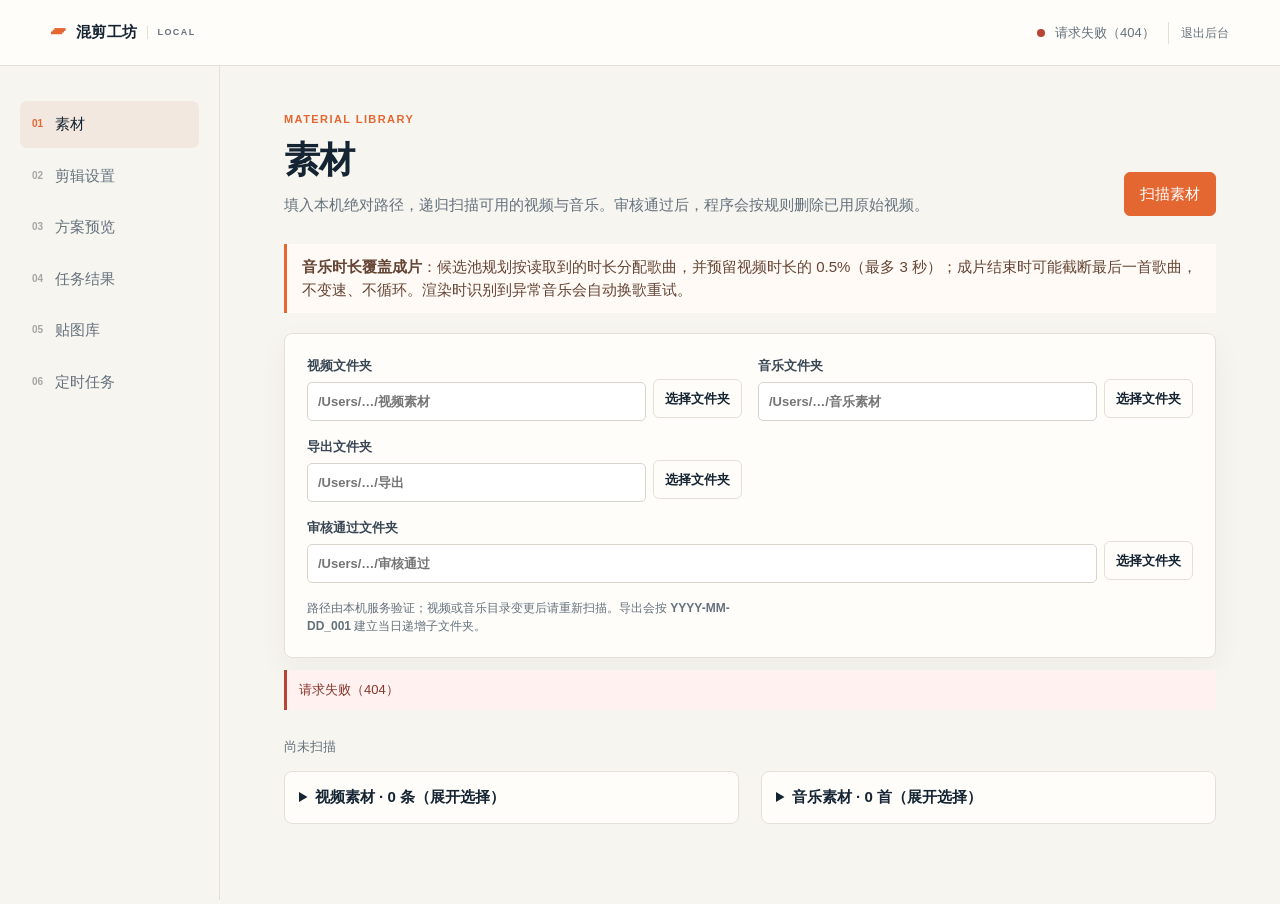
==== windows/src_pkg/mixcut-studio-main/static/index.html @ 3ce5d978 "Release v1.5.5 with optional ordered track title sidecars" ====
<!doctype html>
<html lang="zh-CN">
<head>
  <meta charset="utf-8">
  <meta name="viewport" content="width=device-width,initial-scale=1">
  <title>混剪工坊 · 本地批量混剪</title>
  <link rel="stylesheet" href="/static/style.css">
  <style>[hidden]{display:none!important}.top-actions{display:flex;align-items:center;gap:13px}.quiet-button{border:0;border-left:1px solid #e4e0d8;border-radius:0;padding:2px 0 2px 12px;background:transparent;color:#64717d;font-size:12px}.quiet-button:hover{color:#b64536}.path-control{display:flex;gap:7px;align-items:center}.path-control input{min-width:0;flex:1}.path-control .button{flex:0 0 auto;white-space:nowrap;padding:9px 11px}.keyframe-gallery{grid-column:2/-1;margin-top:8px;border-top:1px solid #eeeae3;padding-top:10px}.keyframe-gallery h5{font-size:12px;margin:0 0 8px;color:#394754}.keyframe-grid{display:grid;grid-template-columns:repeat(auto-fill,minmax(92px,1fr));gap:7px}.keyframe{border:0;padding:0;background:#e8e3da;border-radius:4px;overflow:hidden;position:relative;aspect-ratio:16/9}.keyframe img{width:100%;height:100%;object-fit:cover;display:block}.keyframe time{position:absolute;right:3px;bottom:3px;background:#152433d9;color:white;font-size:10px;padding:1px 3px;border-radius:2px}.keyframe:focus{outline:2px solid #e46732;outline-offset:2px}.keyframe-more{margin-top:9px;font-size:12px}.keyframe-overlay{position:fixed;z-index:20;pointer-events:none;width:min(460px,55vw);background:#152433;padding:5px;border-radius:5px;box-shadow:0 12px 30px #0004}.keyframe-overlay img{display:block;width:100%;max-height:58vh;object-fit:contain}.keyframe-overlay span{display:block;color:white;font-size:12px;padding:4px 2px 1px}@media(max-width:520px){.keyframe-grid{grid-template-columns:repeat(3,1fr)}.keyframe-overlay{width:80vw}}</style>
  <style>.keyframe-overlay img{aspect-ratio:16/9}.task-review-setting{margin-bottom:18px}.review-action{grid-column:2/-1;margin-top:4px}.review-action .button{margin-top:6px}.review-action.review-approved{color:#347461;font-weight:650}.review-error{color:#b64536;margin-top:4px}.sticker-editor{display:grid;grid-template-columns:minmax(280px,1fr) minmax(250px,1fr);gap:20px}.sticker-stage{position:relative;aspect-ratio:16/9;background:repeating-conic-gradient(#eee 0 25%,#ddd 0 50%) 0/20px 20px;overflow:hidden}.sticker-stage img{position:absolute;cursor:move;max-width:100%}.layer-list{display:grid;gap:8px;margin:12px 0}.layer-row{display:grid;grid-template-columns:1fr 1fr 1fr 1fr auto;gap:6px;font-size:11px}.layer-row input,.layer-row select{font-size:12px;padding:5px}.sticker-thumb{width:70px;height:70px;object-fit:contain;background:#eee;margin-right:8px;vertical-align:middle}@media(max-width:700px){.sticker-editor{grid-template-columns:1fr}.layer-row{grid-template-columns:1fr 1fr}}</style>
  <style>.item-controls{grid-column:2/-1;display:flex;align-items:center;gap:8px;flex-wrap:wrap;margin:4px 0 8px}.item-controls .button{width:auto;min-width:88px;padding:7px 12px;line-height:1.25;white-space:nowrap}.item-controls .button:last-child{color:var(--danger);border-color:#d9aaa3;background:#fff9f7}.item-controls .button:last-child:hover{color:#fff;background:var(--danger);border-color:var(--danger)}@media(max-width:520px){.item-controls{grid-column:1/-1;padding-left:42px}.item-controls .button{min-width:0}}</style>
</head>
<body>
  <div class="app-shell">
    <header class="topbar">
      <a class="brand" href="#assets" aria-label="混剪工坊首页"><span class="brand-mark">▰</span><span>混剪工坊</span><small>LOCAL</small></a>
      <div class="top-actions"><div id="server-state" class="server-state" aria-live="polite"><i></i>正在连接本地服务</div><button id="shutdown-btn" class="quiet-button" title="停止本地后台服务">退出后台</button></div>
    </header>
    <div class="layout">
      <nav class="nav" aria-label="主导航">
        <a href="#assets" data-view="assets"><b>01</b> 素材</a>
        <a href="#settings" data-view="settings"><b>02</b> 剪辑设置</a>
        <a href="#plan" data-view="plan"><b>03</b> 方案预览</a>
        <a href="#tasks" data-view="tasks"><b>04</b> 任务结果</a>
        <a href="#stickers" data-view="stickers"><b>05</b> 贴图库</a>
        <a href="#schedules" data-view="schedules"><b>06</b> 定时任务</a>
      </nav>
      <main>
        <section id="assets" class="view">
          <div class="page-heading"><div><p class="eyebrow">MATERIAL LIBRARY</p><h1>素材</h1><p>填入本机绝对路径，递归扫描可用的视频与音乐。审核通过后，程序会按规则删除已用原始视频。</p></div><button id="scan-btn" class="button primary">扫描素材</button></div>
          <div class="notice"><strong>音乐时长覆盖成片</strong>：候选池规划按读取到的时长分配歌曲，并预留视频时长的 0.5%（最多 3 秒）；成片结束时可能截断最后一首歌曲，不变速、不循环。渲染时识别到异常音乐会自动换歌重试。</div>
          <p id="scan-progress" class="field-help" role="status" aria-live="polite"></p>
          <form id="paths-form" class="panel paths-grid">
            <label>视频文件夹<span class="path-control"><input id="video-dir" name="video_dir" required placeholder="/Users/…/视频素材"><button class="button folder-picker" data-kind="video" type="button">选择文件夹</button></span></label>
            <label>音乐文件夹<span class="path-control"><input id="music-dir" name="music_dir" required placeholder="/Users/…/音乐素材"><button class="button folder-picker" data-kind="music" type="button">选择文件夹</button></span></label>
            <label>导出文件夹<span class="path-control"><input id="output-dir" name="output_dir" required placeholder="/Users/…/导出"><button class="button folder-picker" data-kind="output" type="button">选择文件夹</button></span></label>
            <label>审核通过文件夹<span class="path-control"><input id="review-dir" name="review_dir" placeholder="/Users/…/审核通过"><button class="button folder-picker" data-kind="review" type="button">选择文件夹</button></span></label>
            <p class="field-help">路径由本机服务验证；视频或音乐目录变更后请重新扫描。导出会按 <strong>YYYY-MM-DD_001</strong> 建立当日递增子文件夹。</p>
          </form>
          <div id="scan-errors" class="error-list" hidden></div>
          <div class="asset-summary" id="asset-summary"><span>尚未扫描</span></div>
          <div class="library-grid">
            <section class="library"><details><summary>视频素材 · <span id="video-count">0 条</span>（展开选择）</summary><div id="video-assets" class="asset-list empty">扫描后在这里显示视频、缩略图和分组。</div></details></section>
            <section class="library"><details><summary>音乐素材 · <span id="music-count">0 首</span>（展开选择）</summary><div id="music-assets" class="asset-list empty">扫描后在这里试听和选择歌曲。</div></details></section>
          </div>
        </section>

        <section id="settings" class="view" hidden>
          <div class="page-heading"><div><p class="eyebrow">EDITING RULES</p><h1>剪辑设置</h1><p>先选择素材和规则，再生成一批可复现的方案。</p></div><button id="plan-btn" class="button primary">生成方案</button></div>
          <form id="config-form" class="settings-grid" novalidate>
            <section class="panel span-2"><div class="section-title"><h2>导出规格</h2></div><div class="form-grid"><label>分辨率<select name="resolution"><option value="1280x720">1280 × 720（默认）</option><option value="1920x1080">1920 × 1080</option></select></label><label>帧率<select name="fps"><option value="30">30 fps</option><option value="60">60 fps</option></select></label><label>视频码率（Mbps；0 为自动）<input name="video_bitrate_mbps" type="number" min="0" max="50" step="0.5" value="0"></label><label>同时并行剪辑数量<select name="parallel_tasks"><option value="1">1（默认）</option><option value="2">2</option><option value="3">3</option><option value="4">4</option></select></label><label>编码方式<select name="hardware"><option value="auto">自动硬件加速（推荐）</option><option value="software_fast">软件极速（文件较大）</option><option value="software">软件高质量（较慢）</option></select></label><label>原音音量<input name="original_volume" type="number" min="0" max="1" step=".05" value="0"></label><label>无缝音乐衔接<select name="nonstop_music"><option value="true">开启（去首尾静音＋短过渡）</option><option value="false">关闭</option></select></label><label>音乐音量<input name="music_volume" type="number" min="0" max="1" step=".05" value="1"></label></div><p class="field-help">视频码率设为 0 时沿用自动编码设置；设置固定码率可控制输出大小。720p/30fps 通常最快。并行数量为同时执行的任务上限，旧方案默认 1；暂停后等待所有执行中的任务完成。</p></section>
            <section class="panel span-2"><div class="section-title"><h2>画面组织</h2></div>
              <div class="choice-row"><label class="choice"><input type="radio" name="mode" value="single" checked><span><strong>单源连续截取</strong><small>每条只从一个视频中连续截取</small></span></label><label class="choice"><input type="radio" name="mode" value="multi"><span><strong>多源片段拼接</strong><small>至少两个来源，按原顺序拼接</small></span></label></div>
              <div class="form-grid"><label>生成数量<input name="count" type="number" min="1" value="3"></label><label>期望最短时长（秒）<input name="min_duration" type="number" min="1" value="30"></label><label>期望最长时长（秒）<input name="max_duration" type="number" min="1" value="450"></label><label>随机种子（留空每批随机）<input name="seed" type="number" placeholder="自动生成"></label></div>
              <div class="form-grid"><label>源视频时长必须大于（分钟）<input name="min_source_duration_minutes" type="number" min="0" step="0.1" value="0" aria-describedby="source-duration-help"></label></div>
              <p id="source-duration-help" class="field-help">0 表示不限制；例如填 5，只使用超过 5 分钟的原始视频，正好 5 分钟也会排除。此项筛选源文件，不是设置成片或截取片段的长度；手动生成和定时任务均生效。</p>
              <div class="form-grid mode-multi" hidden><label>单段最短（秒）<input name="segment_min" type="number" min="1" value="30"></label><label>单段最长（秒）<input name="segment_max" type="number" min="1" value="120"></label><label>组内拼接<select name="within_group"><option value="false">允许跨组</option><option value="true">仅同组内</option></select></label></div>
              <div class="form-grid mode-single"><label>起点最小间隔（秒）<input name="start_gap" type="number" min="0" value="30"></label><label class="switch-label"><input name="allow_overlap" type="checkbox" checked><span>无空闲视频区间时允许下一轮复用</span></label></div>
            </section>
            <section class="panel span-2"><div class="section-title"><h2>歌曲分配规则</h2></div>
              <div class="choice-row"><label class="choice"><input type="radio" name="music_mode" value="folder"><span><strong>单文件夹音乐</strong><small>每条只用一个子文件夹，随机排列并循环补足时长</small></span></label><label class="choice"><input type="radio" name="music_mode" value="fixed"><span><strong>固定歌曲集合</strong><small>每条都用所选歌曲，只改变顺序</small></span></label><label class="choice"><input type="radio" name="music_mode" value="pool" checked><span><strong>全路径音乐随机</strong><small>每条选不同子集，再改变顺序</small></span></label></div>
              <p id="folder-mode-help" class="field-help" hidden>整组优先使用不同子文件夹，用完后再随机轮转。包括子文件夹内的全部有效音频及更深层目录；根目录直接放置的歌曲不参与。此模式不限制歌曲首数。</p>
              <div class="form-grid pool-settings"><label>每条最少歌曲数<input name="min_songs" type="number" min="1" value="3"></label><label>每条最多歌曲数<input name="max_songs" type="number" min="1" value="20"></label></div>
              <p class="field-help">整批优先分配未用歌曲；需要覆盖成片时长才进入下一轮。选定歌曲后再随机播放顺序，任意歌曲都可排第一。</p>
            </section>
            <section class="panel span-2"><label class="track-title-option"><input type="checkbox" name="include_track_titles">附带曲目曲名</label><p class="field-help">在成片同名的原曲路径文档中，按实际播放顺序增加编号曲目表。可在方案或任务中单独调整。</p></section>
            <section class="panel span-2"><div class="section-title"><h2>参与素材</h2></div><p id="selection-summary" class="field-help">扫描后默认使用全部视频和音乐。需要排除文件或设置分组时，在“素材”页展开对应列表。</p><label>贴图模板<select id="generation-sticker-template" name="sticker_template_id"><option value="">不添加贴图</option></select></label></section>
          </form>
        </section>

        <section id="plan" class="view" hidden>
          <div class="page-heading"><div><p class="eyebrow">BATCH BLUEPRINT</p><h1>方案预览</h1><p id="plan-subtitle">生成方案后，逐条核对歌曲顺序和视频区间。</p></div><div class="button-row"><button id="select-all-plan" class="button">全选当前方案</button><button id="delete-selected-plan" class="button">删除选中任务</button><button id="track-titles-enable-plan" class="button" disabled>选中任务附带曲名</button><button id="track-titles-disable-plan" class="button" disabled>取消选中任务曲名</button><button id="manifest-btn" class="button" disabled>下载清单</button><button id="start-btn" class="button primary" disabled>确认并开始渲染</button></div></div>
          <div id="plan-message" class="notice">尚未生成方案。</div><div id="plan-stats" class="stats"></div><div id="plan-warnings" class="warning-list"></div><div id="plan-items" class="plan-list"></div>
        </section>

        <section id="tasks" class="view" hidden>
          <div class="page-heading"><div><p class="eyebrow">RENDER QUEUE</p><h1>任务与结果</h1><p>一条视频就是一条任务。删除任务会清理缩略图，保留未审核的成品和素材。</p></div><div class="button-row"><button id="pause-all" class="button">暂停全部</button><button id="start-all" class="button">开始全部</button><button id="stop-all" class="button">终止全部</button><button id="approve-all-visible" class="button primary">一键审核</button><button id="select-all-tasks" class="button">全选任务</button><button id="delete-selected-tasks" class="button">删除选中任务</button><button id="track-titles-enable-tasks" class="button" disabled>选中任务附带曲名</button><button id="track-titles-disable-tasks" class="button" disabled>取消选中任务曲名</button><button id="clear-all" class="button">清空任务记录</button><button id="retry-failed" class="button">重试失败任务</button><button id="refresh-tasks" class="button">刷新状态</button></div></div>
          <div class="panel task-review-setting"><label>审核通过文件夹<span class="path-control"><input id="task-review-dir" placeholder="选择审核文件夹"><button class="button folder-picker" data-kind="review" type="button">选择文件夹</button></span></label><p class="field-help">通过审核后先校验归档副本，再删除制作目录成片；原始录屏在所有引用任务审核或移除后删除。失败时可重试清理。</p></div>
          <div class="notice"><span id="cache-usage">剪辑缓存：正在读取…</span> <button id="clear-cache" class="button">一键清除缓存</button><p class="field-help">统计视频转换缓存、任务临时文件及预览图片。正在使用的缓存暂时保留；清除后需要时会重新生成。</p></div>
          <div id="task-summary" class="stats"><div class="stat"><b>—</b><span>等待批次</span></div></div><div id="batches" class="batch-list empty">尚无任务。先生成方案并确认开始渲染。</div>
        </section>
        <section id="stickers" class="view" hidden>
          <div class="page-heading"><div><p class="eyebrow">STICKER LIBRARY</p><h1>贴图库</h1><p>默认不添加贴图；保存模板后可在剪辑设置中明确选择。</p></div><label class="button">导入贴图<input id="sticker-upload" type="file" accept="image/png,image/jpeg,image/webp,image/gif" multiple hidden></label></div>
          <div class="settings-grid"><section class="panel"><div class="section-title"><h2>贴图素材</h2></div><div id="sticker-assets" class="picker empty">正在读取贴图库…</div></section><section class="panel"><div class="section-title"><h2>模板</h2><button id="new-template" class="button">新建模板</button></div><div id="sticker-templates" class="picker empty">尚无模板</div></section><section class="panel span-2"><div class="section-title"><h2>模板编辑器</h2><button id="save-template" class="button primary">保存模板</button></div><div class="sticker-editor"><div><label>参考画面<select id="sticker-background"><option value="">空白画布（16:9）</option></select></label><p class="field-help">拖动贴图定位；位置按比例保存，超出边界会自动缩小。</p><div id="sticker-stage" class="sticker-stage" aria-label="16 比 9 贴图预览"></div></div><div><label>模板名称<input id="template-name" value="未命名模板"></label><div id="sticker-layers" class="layer-list"></div><button id="add-layer" class="button">添加贴图层</button></div></div></section></div>
        </section>
        <section id="schedules" class="view" hidden>
          <div class="page-heading"><div><p class="eyebrow">SCHEDULED BATCHES</p><h1>定时任务</h1><p>后台必须保持运行且电脑处于唤醒状态；错过多次启动时仅执行最新一轮。</p></div><div class="button-row"><button id="new-schedule" class="button">新建任务</button><button id="refresh-schedules" class="button">刷新状态</button></div></div>
          <div class="notice">新一轮定时任务只会替代上一轮未完成的<strong>定时任务</strong>，不会取消手动创建的批次，已生成文件会保留。审核不会自动进行。</div>
          <form id="schedule-form" class="panel settings-grid"><label>任务名称<input name="name" value="素材持续监测"></label><label>开始时间<input name="start_at" type="datetime-local"></label><label>重复<select name="repeat"><option value="once">仅一次</option><option value="daily">每天</option><option value="weekly">每周</option></select></label><label>目标成片数<input name="target_count" type="number" min="1" max="500" value="50"></label><label>检查间隔（分钟）<input name="check_interval_minutes" type="number" min="1" max="1440" value="10"></label><label class="switch-label"><input name="enabled" type="checkbox"><span>启用任务</span></label><label>视频目录<span class="path-control"><input name="video_dir" id="schedule-video-dir"><button class="button schedule-folder-picker" data-kind="video" type="button">选择文件夹</button></span></label><label>音乐目录<span class="path-control"><input name="music_dir" id="schedule-music-dir"><button class="button schedule-folder-picker" data-kind="music" type="button">选择文件夹</button></span></label><label class="span-2">导出目录<span class="path-control"><input name="output_dir" id="schedule-output-dir"><button class="button schedule-folder-picker" data-kind="output" type="button">选择文件夹</button></span></label><label class="switch-label span-2"><input id="schedule-current" type="checkbox" checked><span>使用当前目录和剪辑设置（保存为快照，未来新增素材会被扫描）</span></label><div class="button-row span-2"><button class="button primary" type="submit">保存定时任务</button><button id="schedule-check" class="button" type="button">立即检查素材</button></div></form>
          <div id="schedule-active" class="notice">暂无运行中的定时任务。</div><div id="schedules-list" class="batch-list empty">正在读取定时任务…</div>
        </section>
      </main>
    </div>
  </div>
  <template id="video-card-template"><article class="asset-card video-card"><img loading="lazy" alt="视频缩略图"><div class="asset-info"><label class="select-line"><input type="checkbox" class="asset-select"><strong class="asset-name"></strong></label><p class="asset-meta"></p><label class="group-line">分组 <input class="group-input" maxlength="80" placeholder="例如：游戏 A"></label></div></article></template>
  <template id="music-card-template"><article class="asset-card music-card"><div class="audio-icon">♫</div><div class="asset-info"><label class="select-line"><input type="checkbox" class="asset-select"><strong class="asset-name"></strong></label><p class="asset-meta"></p><button type="button" class="button audio-preview">试听</button></div></article></template>
  <div id="toast" class="toast" role="status" aria-live="polite"></div>
  <script src="/static/app.js" defer></script>
</body>
</html>
---- static/style.css ----
:root{--ink:#152433;--muted:#64717d;--paper:#f7f5f0;--panel:#fffdfa;--line:#e4e0d8;--accent:#e46732;--accent-dark:#bd4c20;--soft:#f3e8df;--ok:#347461;--danger:#b64536;--shadow:0 10px 30px #1725340c}*{box-sizing:border-box}body{margin:0;color:var(--ink);background:var(--paper);font:15px/1.5 -apple-system,BlinkMacSystemFont,"Segoe UI","PingFang SC","Microsoft YaHei",sans-serif}.topbar{height:66px;padding:0 4vw;display:flex;align-items:center;justify-content:space-between;border-bottom:1px solid var(--line);background:#fffdf9;position:sticky;top:0;z-index:5}.brand{display:flex;gap:10px;align-items:center;color:var(--ink);text-decoration:none;font-weight:750;letter-spacing:.03em}.brand-mark{color:var(--accent);font-size:27px;line-height:1}.brand small{font-size:9px;letter-spacing:.16em;color:var(--muted);border-left:1px solid var(--line);padding-left:9px}.server-state{font-size:13px;color:var(--muted)}.server-state i{display:inline-block;width:8px;height:8px;border-radius:50%;background:#c5bfb6;margin-right:7px}.server-state.online i{background:var(--ok)}.server-state.error i{background:var(--danger)}.layout{display:grid;grid-template-columns:220px minmax(0,1fr);max-width:1540px;margin:auto}.nav{padding:35px 20px;border-right:1px solid var(--line);min-height:calc(100vh - 66px);position:sticky;top:66px;align-self:start}.nav a{display:flex;gap:12px;padding:12px;border-radius:7px;color:var(--muted);text-decoration:none;margin-bottom:5px}.nav a b{font-size:10px;color:#a4a7a4;padding-top:3px}.nav a.active,.nav a:hover{background:var(--soft);color:var(--ink)}.nav a.active b{color:var(--accent)}main{padding:45px clamp(24px,5vw,76px) 80px;max-width:1280px}.page-heading{display:flex;justify-content:space-between;gap:20px;align-items:flex-end;margin-bottom:28px}.eyebrow{margin:0 0 5px;color:var(--accent);font-weight:700;font-size:11px;letter-spacing:.13em}.page-heading h1{font-size:36px;letter-spacing:-.04em;margin:0}.page-heading p:not(.eyebrow){margin:7px 0 0;color:var(--muted)}button,.button{font:inherit;cursor:pointer;border:1px solid var(--line);border-radius:6px;padding:10px 15px;color:var(--ink);background:#fffdf9;text-decoration:none}.button:hover{border-color:#bdb7ad}.button.primary{background:var(--accent);color:white;border-color:var(--accent)}.button.primary:hover{background:var(--accent-dark)}button:disabled{opacity:.48;cursor:not-allowed}.button-row{display:flex;gap:8px;flex-wrap:wrap}.notice{border-left:3px solid var(--accent);padding:12px 15px;background:#fffaf5;color:#644434;margin:0 0 20px}.panel{background:var(--panel);border:1px solid var(--line);border-radius:8px;padding:22px;box-shadow:var(--shadow)}.paths-grid{display:grid;grid-template-columns:1fr 1fr;gap:16px}.paths-grid>label:last-of-type{grid-column:span 2}.field-help{font-size:12px;color:var(--muted);margin:0;align-self:end}label{font-size:13px;font-weight:650;color:#394754}input,select{width:100%;margin-top:6px;padding:9px 10px;border:1px solid #d8d4cc;border-radius:5px;background:white;color:var(--ink);font:inherit}input:focus,select:focus{outline:2px solid #e4673259;border-color:var(--accent)}.asset-summary{display:flex;gap:12px;color:var(--muted);font-size:13px;padding:15px 0}.library-grid{display:grid;grid-template-columns:1fr 1fr;gap:22px}.section-title{display:flex;justify-content:space-between;align-items:center;margin-bottom:13px}.section-title h2{font-size:17px;margin:0}.section-title span{font-size:12px;color:var(--muted)}.asset-list{display:grid;gap:10px}.asset-list.empty,.picker.empty,.batch-list.empty{padding:25px;border:1px dashed #d4cdc1;color:var(--muted);font-size:13px;border-radius:7px}.asset-card{display:flex;gap:12px;padding:10px;border:1px solid var(--line);border-radius:7px;background:var(--panel)}.video-card img{width:122px;height:70px;object-fit:cover;border-radius:4px;background:#e5e1da}.asset-info{min-width:0;flex:1}.select-line{display:flex;gap:8px;align-items:flex-start}.select-line input,.first-line input{width:auto;margin:4px 0 0}.asset-name{overflow-wrap:anywhere;font-size:13px}.asset-meta{font-size:12px;color:var(--muted);margin:4px 0}.group-line,.first-line{font-size:12px;color:var(--muted);font-weight:500}.group-line input{display:inline-block;width:150px;margin:0 0 0 5px;padding:3px 5px;font-size:12px}.music-card audio{width:100%;height:28px}.audio-icon{display:grid;place-items:center;flex:0 0 42px;height:42px;border-radius:5px;background:var(--soft);color:var(--accent);font-size:22px}.settings-grid{display:grid;grid-template-columns:1fr 1fr;gap:20px}.span-2{grid-column:span 2}.choice-row{display:flex;gap:10px;margin-bottom:20px}.choice{flex:1;display:flex;gap:9px;border:1px solid var(--line);padding:11px;border-radius:6px;cursor:pointer}.choice input{width:auto;margin:4px 0}.choice strong,.choice small{display:block}.choice small{font-weight:400;color:var(--muted);font-size:12px}.form-grid{display:grid;grid-template-columns:repeat(4,1fr);gap:14px;margin-top:12px}.form-grid label{min-width:0}.switch-label{display:flex;gap:8px;align-items:center;margin-top:25px}.switch-label input{width:auto;margin:0}.picker{display:grid;gap:7px;max-height:290px;overflow:auto}.pick-row{display:flex;align-items:center;gap:8px;padding:7px 0;border-bottom:1px solid #eeeae2;font-size:13px}.pick-row:last-child{border:0}.pick-row input{width:auto;margin:0}.pick-row .duration{margin-left:auto;color:var(--muted);font-size:12px}.first-pick{margin-left:8px;font-size:12px;color:var(--muted);font-weight:500}.error-list,.warning-list{margin:12px 0}.error-list>div,.warning-list>div{padding:10px 12px;background:#fff1ef;border-left:3px solid var(--danger);color:#86352b;font-size:13px}.warning-list>div{background:#fff9e8;border-color:#d4931f;color:#74551a;margin-bottom:6px}.stats{display:grid;grid-template-columns:repeat(auto-fit,minmax(130px,1fr));gap:10px;margin:18px 0}.stat{padding:14px;background:var(--panel);border:1px solid var(--line);border-radius:7px}.stat b{display:block;font-size:22px}.stat span{font-size:12px;color:var(--muted)}.plan-list,.batch-list{display:grid;gap:12px}.plan-item,.batch{border:1px solid var(--line);background:var(--panel);border-radius:8px;padding:17px}.item-head,.batch-head{display:flex;justify-content:space-between;gap:12px;align-items:start}.item-head h3,.batch-head h3{margin:0;font-size:16px}.duration{font-variant-numeric:tabular-nums;color:var(--accent);font-weight:700;white-space:nowrap}.tracks{display:grid;grid-template-columns:1fr 1fr;gap:14px;margin-top:15px}.track{padding:11px;background:#faf8f3;border-radius:5px}.track h4{font-size:11px;letter-spacing:.08em;color:var(--muted);margin:0 0 7px}.track ol,.track ul{margin:0;padding-left:19px;font-size:12px}.track li{margin:3px 0;overflow-wrap:anywhere}.status{font-size:12px;border-radius:99px;padding:3px 8px;background:#ece9e2;color:var(--muted)}.status.running,.status.processing{background:#fff2d7;color:#936113}.status.completed,.status.success{background:#e6f3ed;color:var(--ok)}.status.failed,.status.error{background:#fff0ed;color:var(--danger)}.batch-controls{display:flex;gap:7px;flex-wrap:wrap;margin:14px 0 0}.progress{height:7px;background:#ebe7df;border-radius:8px;margin:12px 0;overflow:hidden}.progress i{display:block;height:100%;background:var(--accent)}.task-items{display:grid;gap:6px;margin-top:14px}.task-item{display:grid;grid-template-columns:34px 1fr auto;gap:8px;align-items:center;border-top:1px solid #eeeae3;padding-top:8px;font-size:13px}.task-item .error{grid-column:2 / -1;color:var(--danger);font-size:12px}.task-item video{grid-column:2 / -1;width:100%;max-width:400px;margin-top:5px}.toast{position:fixed;bottom:22px;right:22px;max-width:390px;padding:12px 15px;background:#172a37;color:white;border-radius:6px;box-shadow:0 12px 28px #0002;opacity:0;transform:translateY(10px);pointer-events:none;transition:.2s}.toast.show{opacity:1;transform:none}@media(max-width:850px){.layout{display:block}.nav{min-height:0;position:static;overflow:auto;white-space:nowrap;padding:10px 4vw;border-right:0;border-bottom:1px solid var(--line);display:flex}.nav a{margin:0;padding:8px 10px}.nav a b{display:none}main{padding:30px 5vw}.library-grid,.settings-grid{grid-template-columns:1fr}.span-2{grid-column:auto}.form-grid{grid-template-columns:1fr 1fr}.page-heading{align-items:start;flex-direction:column}.paths-grid{grid-template-columns:1fr}.paths-grid>label:last-of-type{grid-column:auto}}@media(max-width:520px){.topbar{padding:0 5vw}.server-state{font-size:0}.server-state i{margin:0}.choice-row,.tracks{grid-template-columns:1fr;display:grid}.form-grid{grid-template-columns:1fr}.video-card img{width:92px;height:56px}.group-line input{width:105px}}
/* Keep batch summaries compact even when filenames are long. */
.stat b{overflow-wrap:anywhere}.stat b:has(+span){font-size:18px}.batch-note{margin-top:10px;color:var(--muted);font-size:13px}
.sticker-stage{background-size:cover;background-position:center}.sticker-stage img{user-select:none;-webkit-user-drag:none}.layer-row{grid-template-columns:repeat(2,minmax(0,1fr));border-bottom:1px solid var(--line);padding:12px 0}.layer-row label{min-width:0}.layer-row>label:first-child{grid-column:1/-1}
.sticker-editor .layer-row{grid-template-columns:repeat(2,minmax(0,1fr))}.sticker-editor .layer-row>label:first-child{grid-column:1/-1}
.video-sticker-dialog{width:min(1080px,94vw);max-height:94vh;border:0;border-radius:10px;padding:20px;background:var(--panel);color:var(--ink);box-shadow:0 20px 70px #0005}.video-sticker-dialog::backdrop{background:#10202dbb}.video-sticker-heading{display:flex;align-items:center;justify-content:space-between;margin-bottom:14px}.video-sticker-heading h2{margin:0}.video-sticker-stage{position:relative;overflow:hidden;background:#111;aspect-ratio:16/9}.video-sticker-stage video{width:100%;height:100%;display:block;object-fit:contain}.placed-sticker{position:absolute;z-index:2;cursor:move;touch-action:none;user-select:none;-webkit-user-drag:none}.video-sticker-controls{display:grid;grid-template-columns:1fr auto;gap:10px;margin-top:14px}.video-sticker-controls select{margin:0}.video-sticker-layers,.video-sticker-controls .field-help{grid-column:1/-1}.video-sticker-layer{display:grid;grid-template-columns:minmax(120px,1fr) auto minmax(100px,1fr) auto minmax(100px,1fr) auto;gap:8px;align-items:center;padding:8px 0;border-bottom:1px solid var(--line)}.video-sticker-layer input{margin:0}@media(max-width:700px){.video-sticker-layer{grid-template-columns:1fr 1fr}.video-sticker-stage{aspect-ratio:16/9}}
.music-order-help{margin:0 0 7px;color:var(--muted);font-size:11px}.music-order{display:grid;gap:5px;padding-left:0!important;list-style:none;counter-reset:music}.music-order li{counter-increment:music;display:flex;align-items:center;gap:7px;min-height:30px;padding:4px 6px;border:1px solid transparent;border-radius:5px;background:#fff}.music-order li::before{content:counter(music) ".";color:var(--muted);font-variant-numeric:tabular-nums}.music-order li[draggable=true]{cursor:grab;border-color:#ece6dd}.music-order li.dragging{opacity:.45}.music-order li.drag-over{border-color:var(--accent);background:#fff5ed}.drag-handle{color:var(--muted);font-size:18px;line-height:1}.music-name{min-width:0;flex:1;overflow-wrap:anywhere}.order-buttons{display:flex;gap:3px}.order-buttons button{padding:1px 7px;border-radius:4px;font-size:12px}.order-buttons button:disabled{opacity:.25}
.plan-media-row{display:flex;align-items:center;gap:8px;flex-wrap:wrap;padding:5px 0}.plan-media-row>span:first-child{min-width:0;flex:1 1 220px}.use-count{font-size:11px;font-weight:650;color:var(--ok);white-space:nowrap}.replace-media{padding:4px 7px;font-size:11px}.music-order li{flex-wrap:wrap}.music-order .use-count{margin-left:auto}
.task-select{width:18px;height:18px;min-width:18px;margin:0;cursor:pointer}.task-item{grid-template-columns:24px 34px 1fr auto}.task-item .error,.task-item video{grid-column:3 / -1}.item-head{align-items:center}.item-head h3{flex:1}

/* Keep material details optional and present results as individual tasks. */
.library details{border:1px solid var(--line);border-radius:8px;background:var(--panel);padding:14px}.library summary{cursor:pointer;font-weight:700}.library details .asset-list{margin-top:14px;max-height:55vh;overflow:auto}
#batches.batch-list{display:grid;gap:14px}#batches .batch,#batches .task-items{display:contents}#batches .batch-head,#batches .batch-controls,#batches .batch>.progress,#batches .batch>.notice,#batches .output-location{display:none}#batches .task-item{display:grid;grid-template-columns:24px 34px minmax(0,1fr) auto;gap:10px;border:1px solid var(--line);border-radius:8px;background:var(--panel);padding:18px;box-shadow:var(--shadow);align-items:start}#batches .task-item .task-label{overflow-wrap:anywhere;font-weight:650}#batches .task-item .item-controls,#batches .task-item .review-action,#batches .task-item .keyframe-gallery{grid-column:3/-1}#batches .task-item video,#batches .task-item .error{grid-column:3/-1}#batches .task-item .item-controls{display:flex;gap:8px;flex-wrap:wrap}
#batches .task-item:not(.expanded) .review-action,#batches .task-item:not(.expanded) video,#batches .task-item:not(.expanded) .keyframe-gallery{display:none}

#batches .task-item .preview-status{display:block!important;color:var(--muted)}

#batches .task-item .duration-note{grid-column:3/-1;display:block;margin:0}

#batches .task-item .duration-note,#batches .task-item .recovery-note{grid-column:3/-1;margin:0} .review-buttons{display:flex;gap:10px;flex-wrap:wrap}.button.danger{color:#bd4036;border-color:#e5aaa5}
.track-title-option{display:flex;align-items:center;gap:8px;font-size:14px;font-weight:500;margin:10px 0}.track-title-option input{width:16px;height:16px;margin:0}#batches .track-title-option{grid-column:3/-1}
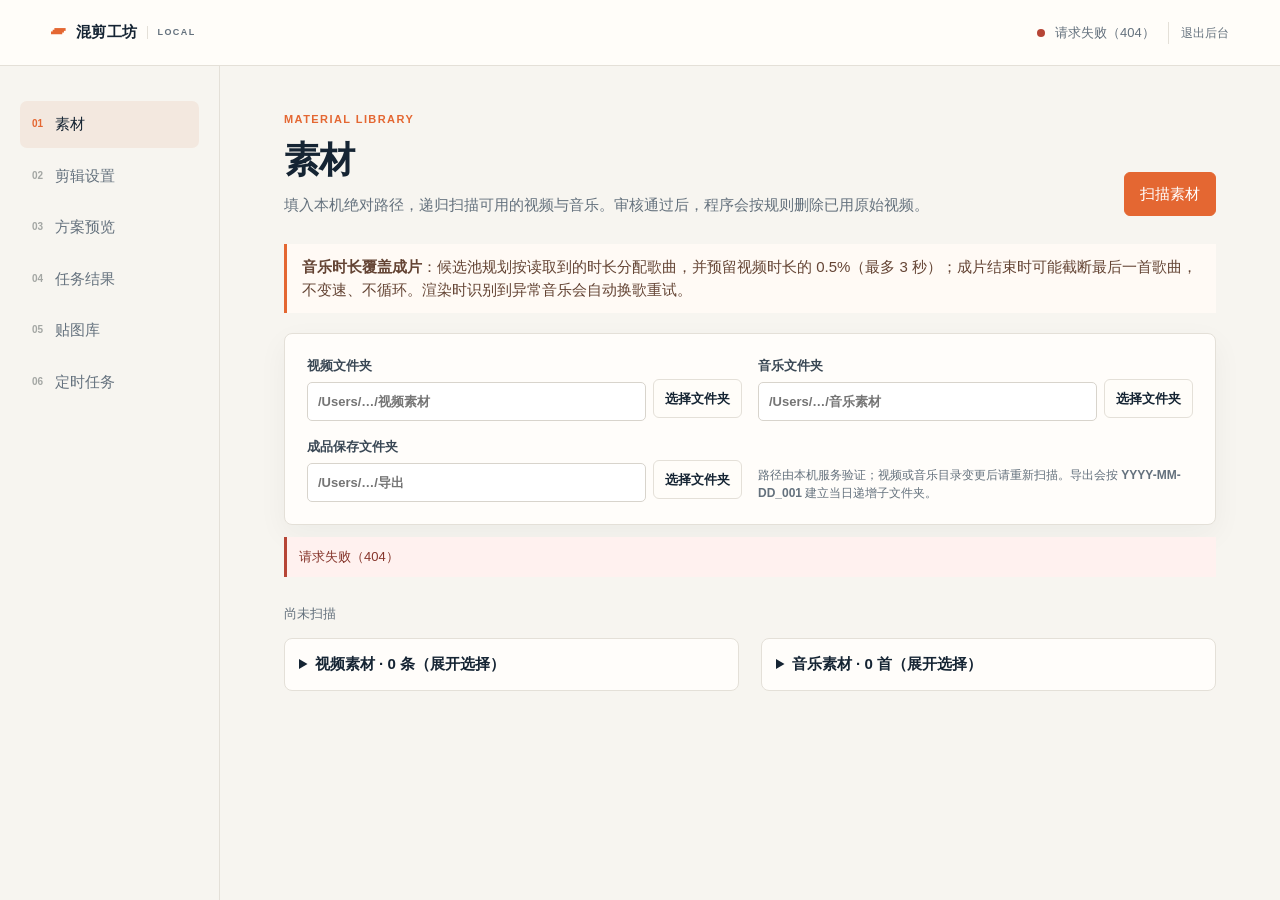
==== commit e4bff4bf: "Release v1.5.7 with in-place approval and recycled output bundles" ====
--- a/windows/src_pkg/mixcut-studio-main/static/index.html
+++ b/windows/src_pkg/mixcut-studio-main/static/index.html
@@ -32,8 +32,8 @@
           <form id="paths-form" class="panel paths-grid">
             <label>视频文件夹<span class="path-control"><input id="video-dir" name="video_dir" required placeholder="/Users/…/视频素材"><button class="button folder-picker" data-kind="video" type="button">选择文件夹</button></span></label>
             <label>音乐文件夹<span class="path-control"><input id="music-dir" name="music_dir" required placeholder="/Users/…/音乐素材"><button class="button folder-picker" data-kind="music" type="button">选择文件夹</button></span></label>
-            <label>导出文件夹<span class="path-control"><input id="output-dir" name="output_dir" required placeholder="/Users/…/导出"><button class="button folder-picker" data-kind="output" type="button">选择文件夹</button></span></label>
-            <label>审核通过文件夹<span class="path-control"><input id="review-dir" name="review_dir" placeholder="/Users/…/审核通过"><button class="button folder-picker" data-kind="review" type="button">选择文件夹</button></span></label>
+            <label>成品保存文件夹<span class="path-control"><input id="output-dir" name="output_dir" required placeholder="/Users/…/导出"><button class="button folder-picker" data-kind="output" type="button">选择文件夹</button></span></label>
+            <label hidden>旧版审核目录（不再使用）<span class="path-control"><input id="review-dir" name="review_dir" placeholder="/Users/…/审核通过"><button class="button folder-picker" data-kind="review" type="button">选择文件夹</button></span></label>
             <p class="field-help">路径由本机服务验证；视频或音乐目录变更后请重新扫描。导出会按 <strong>YYYY-MM-DD_001</strong> 建立当日递增子文件夹。</p>
           </form>
           <div id="scan-errors" class="error-list" hidden></div>
@@ -73,8 +73,8 @@
         </section>
 
         <section id="tasks" class="view" hidden>
-          <div class="page-heading"><div><p class="eyebrow">RENDER QUEUE</p><h1>任务与结果</h1><p>一条视频就是一条任务。删除任务会清理缩略图，保留未审核的成品和素材。</p></div><div class="button-row"><button id="pause-all" class="button">暂停全部</button><button id="start-all" class="button">开始全部</button><button id="stop-all" class="button">终止全部</button><button id="approve-all-visible" class="button primary">一键审核</button><button id="select-all-tasks" class="button">全选任务</button><button id="delete-selected-tasks" class="button">删除选中任务</button><button id="track-titles-enable-tasks" class="button" disabled>选中任务附带曲名</button><button id="track-titles-disable-tasks" class="button" disabled>取消选中任务曲名</button><button id="clear-all" class="button">清空任务记录</button><button id="retry-failed" class="button">重试失败任务</button><button id="refresh-tasks" class="button">刷新状态</button></div></div>
-          <div class="panel task-review-setting"><label>审核通过文件夹<span class="path-control"><input id="task-review-dir" placeholder="选择审核文件夹"><button class="button folder-picker" data-kind="review" type="button">选择文件夹</button></span></label><p class="field-help">通过审核后先校验归档副本，再删除制作目录成片；原始录屏在所有引用任务审核或移除后删除。失败时可重试清理。</p></div>
+          <div class="page-heading"><div><p class="eyebrow">RENDER QUEUE</p><h1>任务与结果</h1><p>一条视频就是一条任务。审核通过保留原处；删除或审核不通过会将成品文件夹移至废纸篓。音乐保留。</p></div><div class="button-row"><button id="pause-all" class="button">暂停全部</button><button id="start-all" class="button">开始全部</button><button id="stop-all" class="button">终止全部</button><button id="approve-all-visible" class="button primary">一键审核</button><button id="select-all-tasks" class="button">全选任务</button><button id="delete-selected-tasks" class="button">删除选中任务</button><button id="track-titles-enable-tasks" class="button" disabled>选中任务附带曲名</button><button id="track-titles-disable-tasks" class="button" disabled>取消选中任务曲名</button><button id="clear-all" class="button">删除全部任务</button><button id="retry-failed" class="button">重试失败任务</button><button id="refresh-tasks" class="button">刷新状态</button></div></div>
+          <div class="panel task-review-setting" hidden><label hidden>旧版审核目录（不再使用）<span class="path-control"><input id="task-review-dir" placeholder="选择审核文件夹"><button class="button folder-picker" data-kind="review" type="button">选择文件夹</button></span></label><p class="field-help">通过审核后先校验归档副本，再删除制作目录成片；原始录屏在所有引用任务审核或移除后删除。失败时可重试清理。</p></div>
           <div class="notice"><span id="cache-usage">剪辑缓存：正在读取…</span> <button id="clear-cache" class="button">一键清除缓存</button><p class="field-help">统计视频转换缓存、任务临时文件及预览图片。正在使用的缓存暂时保留；清除后需要时会重新生成。</p></div>
           <div id="task-summary" class="stats"><div class="stat"><b>—</b><span>等待批次</span></div></div><div id="batches" class="batch-list empty">尚无任务。先生成方案并确认开始渲染。</div>
         </section>
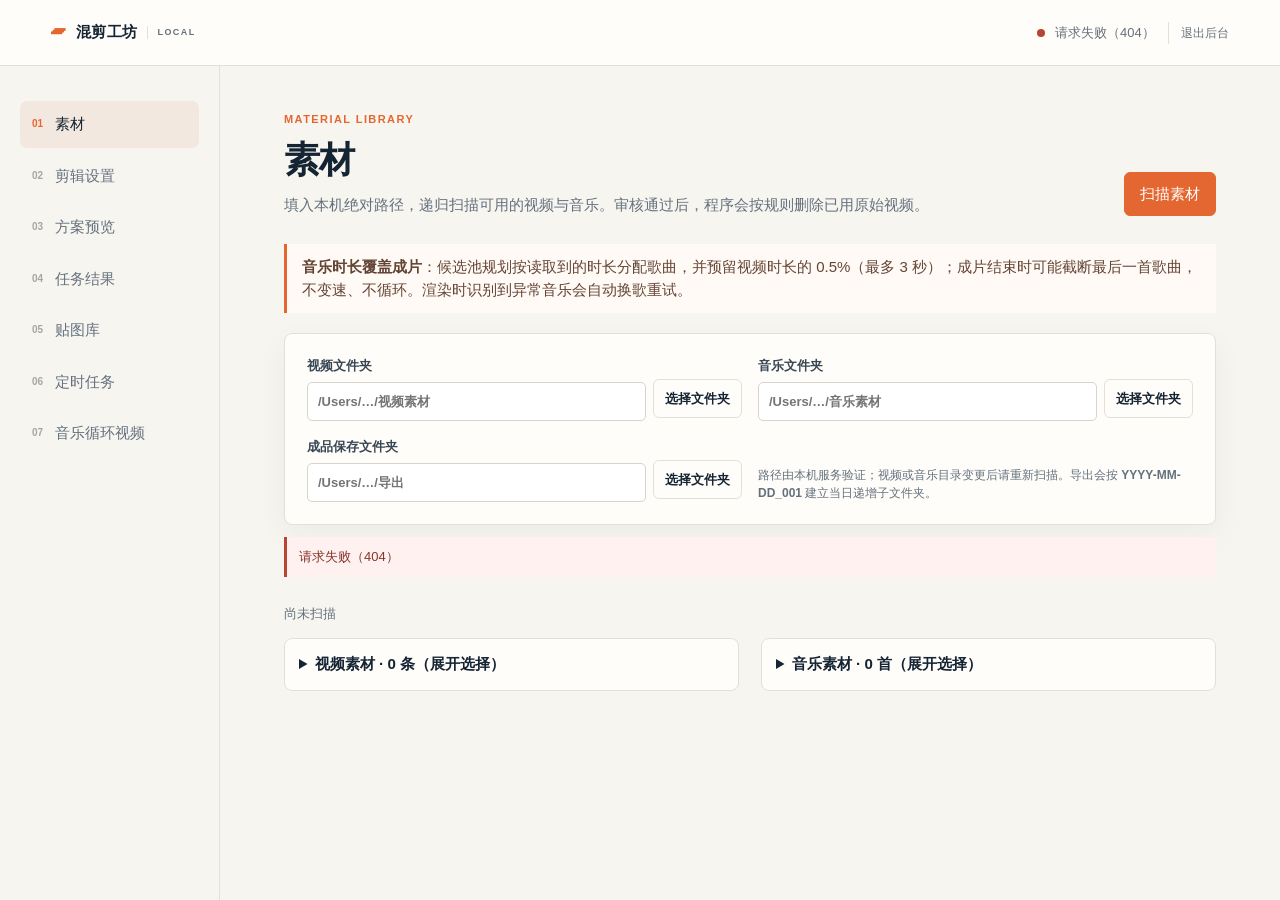
==== commit e671e1da: "Merge 43ea70d81bb5bcda62686fd73151209dda369ffa into e275ad2027c85e86e21855bf8902d2a8599f1d92" ====
--- a/windows/src_pkg/mixcut-studio-main/static/index.html
+++ b/windows/src_pkg/mixcut-studio-main/static/index.html
@@ -23,6 +23,7 @@
         <a href="#tasks" data-view="tasks"><b>04</b> 任务结果</a>
         <a href="#stickers" data-view="stickers"><b>05</b> 贴图库</a>
         <a href="#schedules" data-view="schedules"><b>06</b> 定时任务</a>
+        <a href="#music-loop" data-view="music-loop"><b>07</b> 音乐循环视频</a>
       </nav>
       <main>
         <section id="assets" class="view">
@@ -73,7 +74,7 @@
         </section>
 
         <section id="tasks" class="view" hidden>
-          <div class="page-heading"><div><p class="eyebrow">RENDER QUEUE</p><h1>任务与结果</h1><p>一条视频就是一条任务。审核通过保留原处；删除或审核不通过会将成品文件夹移至废纸篓。音乐保留。</p></div><div class="button-row"><button id="pause-all" class="button">暂停全部</button><button id="start-all" class="button">开始全部</button><button id="stop-all" class="button">终止全部</button><button id="approve-all-visible" class="button primary">一键审核</button><button id="select-all-tasks" class="button">全选任务</button><button id="delete-selected-tasks" class="button">删除选中任务</button><button id="track-titles-enable-tasks" class="button" disabled>选中任务附带曲名</button><button id="track-titles-disable-tasks" class="button" disabled>取消选中任务曲名</button><button id="clear-all" class="button">删除全部任务</button><button id="retry-failed" class="button">重试失败任务</button><button id="refresh-tasks" class="button">刷新状态</button></div></div>
+          <div class="page-heading"><div><p class="eyebrow">RENDER QUEUE</p><h1>任务与结果</h1><p>一条视频就是一条任务。审核通过保留成品；审核不通过将成品与原视频移至废纸篓。删除任务只移除记录，所有文件保留。原音乐始终保留。</p></div><div class="button-row"><button id="pause-all" class="button">暂停全部</button><button id="start-all" class="button">开始全部</button><button id="stop-all" class="button">终止全部</button><button id="approve-all-visible" class="button primary">一键审核</button><button id="select-all-tasks" class="button">全选任务</button><button id="delete-selected-tasks" class="button">删除选中任务</button><button id="track-titles-enable-tasks" class="button" disabled>选中任务附带曲名</button><button id="track-titles-disable-tasks" class="button" disabled>取消选中任务曲名</button><button id="clear-all" class="button">删除全部任务</button><button id="retry-failed" class="button">重试失败任务</button><button id="refresh-tasks" class="button">刷新状态</button></div></div>
           <div class="panel task-review-setting" hidden><label hidden>旧版审核目录（不再使用）<span class="path-control"><input id="task-review-dir" placeholder="选择审核文件夹"><button class="button folder-picker" data-kind="review" type="button">选择文件夹</button></span></label><p class="field-help">通过审核后先校验归档副本，再删除制作目录成片；原始录屏在所有引用任务审核或移除后删除。失败时可重试清理。</p></div>
           <div class="notice"><span id="cache-usage">剪辑缓存：正在读取…</span> <button id="clear-cache" class="button">一键清除缓存</button><p class="field-help">统计视频转换缓存、任务临时文件及预览图片。正在使用的缓存暂时保留；清除后需要时会重新生成。</p></div>
           <div id="task-summary" class="stats"><div class="stat"><b>—</b><span>等待批次</span></div></div><div id="batches" class="batch-list empty">尚无任务。先生成方案并确认开始渲染。</div>
@@ -88,6 +89,28 @@
           <form id="schedule-form" class="panel settings-grid"><label>任务名称<input name="name" value="素材持续监测"></label><label>开始时间<input name="start_at" type="datetime-local"></label><label>重复<select name="repeat"><option value="once">仅一次</option><option value="daily">每天</option><option value="weekly">每周</option></select></label><label>目标成片数<input name="target_count" type="number" min="1" max="500" value="50"></label><label>检查间隔（分钟）<input name="check_interval_minutes" type="number" min="1" max="1440" value="10"></label><label class="switch-label"><input name="enabled" type="checkbox"><span>启用任务</span></label><label>视频目录<span class="path-control"><input name="video_dir" id="schedule-video-dir"><button class="button schedule-folder-picker" data-kind="video" type="button">选择文件夹</button></span></label><label>音乐目录<span class="path-control"><input name="music_dir" id="schedule-music-dir"><button class="button schedule-folder-picker" data-kind="music" type="button">选择文件夹</button></span></label><label class="span-2">导出目录<span class="path-control"><input name="output_dir" id="schedule-output-dir"><button class="button schedule-folder-picker" data-kind="output" type="button">选择文件夹</button></span></label><label class="switch-label span-2"><input id="schedule-current" type="checkbox" checked><span>使用当前目录和剪辑设置（保存为快照，未来新增素材会被扫描）</span></label><div class="button-row span-2"><button class="button primary" type="submit">保存定时任务</button><button id="schedule-check" class="button" type="button">立即检查素材</button></div></form>
           <div id="schedule-active" class="notice">暂无运行中的定时任务。</div><div id="schedules-list" class="batch-list empty">正在读取定时任务…</div>
         </section>
+        <section id="music-loop" class="view" hidden>
+          <div class="page-heading"><div><p class="eyebrow">MUSIC LOOP VIDEO</p><h1>音乐循环视频</h1><p>导入 Cover Maker 的交接文档，按固定曲目顺序制作。成片时长由音乐决定。</p></div></div>
+          <form class="panel" onsubmit="return false">
+            <label>Set 文件夹或 YPP交接.txt 路径（每行一条）<textarea id="loop-paths" rows="3" placeholder="粘贴 Set 路径；也可选择包含多个 Set 的上一级文件夹"></textarea></label>
+            <button type="button" id="loop-pick" class="button">选择 Set 文件夹</button>
+            <div class="form-grid">
+              <label class="span-2">成品保存路径<span class="path-control"><input id="loop-output"><button type="button" id="loop-output-pick" class="button">选择文件夹</button></span></label>
+              <label class="span-2">音乐新根目录（仅路径迁移时填写）<span class="path-control"><input id="loop-music-root"><button type="button" id="loop-music-pick" class="button">选择文件夹</button></span></label>
+              <label>分辨率<select id="loop-resolution"><option value="source">沿用动态封面（优先直接复用画面）</option><option value="1280x720">1280 × 720</option><option value="1920x1080">1920 × 1080</option></select></label>
+              <label>转码帧率<select id="loop-fps"><option value="30">30 fps</option><option value="60">60 fps</option></select></label>
+              <label>并行数量<select id="loop-parallel"><option>1</option><option>2</option><option>3</option><option>4</option></select></label>
+              <label>音乐音量<input id="loop-volume" type="number" min="0" max="1" step="0.05" value="1"></label>
+              <label class="switch-label"><input id="loop-nonstop" type="checkbox" checked><span>无缝衔接（去首尾静音＋短过渡）</span></label>
+            </div>
+            <p class="field-help">每个 Set 独立制作，全部歌曲按交接顺序播放一次，合成完成即可播放审核，不抽取缩略图。开启无缝衔接后重新计算实际时间轴。开始制作时采用当前并行数量，有空位自动补入等待任务。两种制作模式共用调度，正在执行的原视频混剪先完成。</p>
+            <button type="button" id="loop-import" class="button primary">导入任务</button>
+          </form>
+          <div id="loop-message" class="notice">审核通过保留作品；审核不通过仅回收生成的作品目录；删除任务只移除记录。原音乐、动态封面和上游文件始终保留。</div>
+          <div class="button-row"><button id="loop-select" class="button">全选 / 取消</button><button id="loop-start" class="button">开始选中任务</button><button id="loop-pause" class="button">暂停选中任务</button><button id="loop-delete" class="button">删除选中任务</button><button id="loop-approve" class="button primary">一键审核</button><button id="loop-refresh" class="button">刷新状态</button></div>
+          <div class="button-row loop-cache"><span id="loop-cache-info">缓存按需统计</span><button id="loop-cache" class="button">统计缓存</button><button id="loop-clear-cache" class="button">清除闲置缓存</button></div>
+          <p id="loop-empty" class="field-help">尚未导入音乐 Set。</p><div id="loop-list"></div>
+        </section>
       </main>
     </div>
   </div>
@@ -95,5 +118,6 @@
   <template id="music-card-template"><article class="asset-card music-card"><div class="audio-icon">♫</div><div class="asset-info"><label class="select-line"><input type="checkbox" class="asset-select"><strong class="asset-name"></strong></label><p class="asset-meta"></p><button type="button" class="button audio-preview">试听</button></div></article></template>
   <div id="toast" class="toast" role="status" aria-live="polite"></div>
   <script src="/static/app.js" defer></script>
+  <script src="/static/loopmusic.js" defer></script>
 </body>
 </html>
--- a/static/style.css
+++ b/static/style.css
@@ -19,3 +19,10 @@
 
 #batches .task-item .duration-note,#batches .task-item .recovery-note{grid-column:3/-1;margin:0} .review-buttons{display:flex;gap:10px;flex-wrap:wrap}.button.danger{color:#bd4036;border-color:#e5aaa5}
 .track-title-option{display:flex;align-items:center;gap:8px;font-size:14px;font-weight:500;margin:10px 0}.track-title-option input{width:16px;height:16px;margin:0}#batches .track-title-option{grid-column:3/-1}
+
+/* Music-loop page styles are scoped to preserve the existing editor. */
+#music-loop textarea{width:100%;font:inherit;padding:10px;border:1px solid #ddd6cc;border-radius:6px;resize:vertical}
+#music-loop .loop-task{margin-top:16px}#music-loop .loop-heading{display:flex;align-items:center;gap:12px}
+#music-loop .loop-heading input[type=checkbox]{width:18px;height:18px;flex:0 0 18px;margin:0}#music-loop .loop-heading strong{flex:1;min-width:0;overflow-wrap:anywhere}#music-loop .loop-details{margin-top:18px}
+#music-loop video{display:block;width:min(100%,640px);margin:16px 0}#music-loop .loop-cache{margin-top:14px}
+#music-loop .notice{white-space:pre-line}
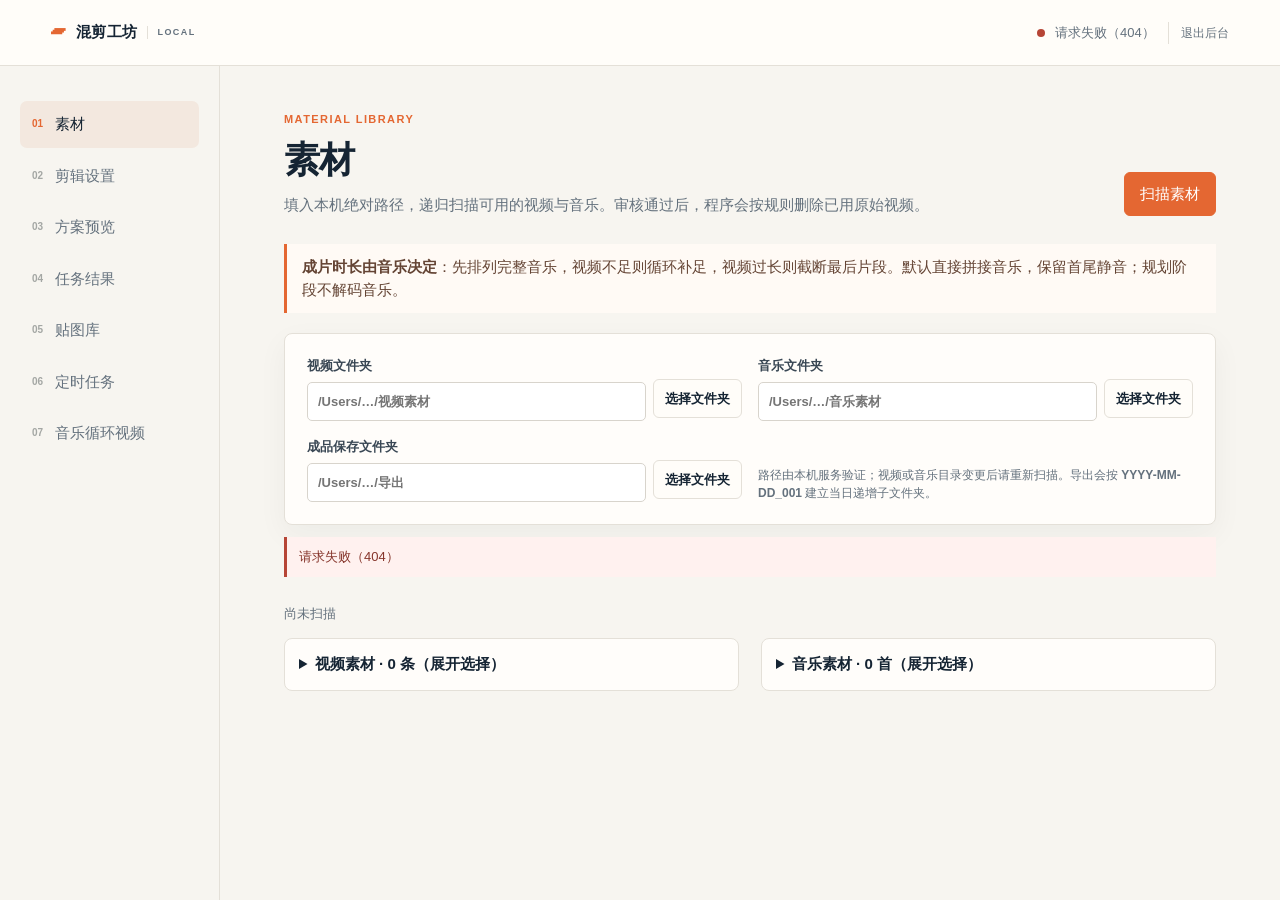
==== commit 81a72b70: "Merge 8ef269e8ce27c8e2d6d29e857ff8d03b2cbfcd62 into e275ad2027c85e86e21855bf8902d2a8599f1d92" ====
--- a/windows/src_pkg/mixcut-studio-main/static/index.html
+++ b/windows/src_pkg/mixcut-studio-main/static/index.html
@@ -28,7 +28,7 @@
       <main>
         <section id="assets" class="view">
           <div class="page-heading"><div><p class="eyebrow">MATERIAL LIBRARY</p><h1>素材</h1><p>填入本机绝对路径，递归扫描可用的视频与音乐。审核通过后，程序会按规则删除已用原始视频。</p></div><button id="scan-btn" class="button primary">扫描素材</button></div>
-          <div class="notice"><strong>音乐时长覆盖成片</strong>：候选池规划按读取到的时长分配歌曲，并预留视频时长的 0.5%（最多 3 秒）；成片结束时可能截断最后一首歌曲，不变速、不循环。渲染时识别到异常音乐会自动换歌重试。</div>
+          <div class="notice"><strong>成片时长由音乐决定</strong>：先排列完整音乐，视频不足则循环补足，视频过长则截断最后片段。默认直接拼接音乐，保留首尾静音；规划阶段不解码音乐。</div>
           <p id="scan-progress" class="field-help" role="status" aria-live="polite"></p>
           <form id="paths-form" class="panel paths-grid">
             <label>视频文件夹<span class="path-control"><input id="video-dir" name="video_dir" required placeholder="/Users/…/视频素材"><button class="button folder-picker" data-kind="video" type="button">选择文件夹</button></span></label>
@@ -47,21 +47,21 @@
 
         <section id="settings" class="view" hidden>
           <div class="page-heading"><div><p class="eyebrow">EDITING RULES</p><h1>剪辑设置</h1><p>先选择素材和规则，再生成一批可复现的方案。</p></div><button id="plan-btn" class="button primary">生成方案</button></div>
-          <form id="config-form" class="settings-grid" novalidate>
-            <section class="panel span-2"><div class="section-title"><h2>导出规格</h2></div><div class="form-grid"><label>分辨率<select name="resolution"><option value="1280x720">1280 × 720（默认）</option><option value="1920x1080">1920 × 1080</option></select></label><label>帧率<select name="fps"><option value="30">30 fps</option><option value="60">60 fps</option></select></label><label>视频码率（Mbps；0 为自动）<input name="video_bitrate_mbps" type="number" min="0" max="50" step="0.5" value="0"></label><label>同时并行剪辑数量<select name="parallel_tasks"><option value="1">1（默认）</option><option value="2">2</option><option value="3">3</option><option value="4">4</option></select></label><label>编码方式<select name="hardware"><option value="auto">自动硬件加速（推荐）</option><option value="software_fast">软件极速（文件较大）</option><option value="software">软件高质量（较慢）</option></select></label><label>原音音量<input name="original_volume" type="number" min="0" max="1" step=".05" value="0"></label><label>无缝音乐衔接<select name="nonstop_music"><option value="true">开启（去首尾静音＋短过渡）</option><option value="false">关闭</option></select></label><label>音乐音量<input name="music_volume" type="number" min="0" max="1" step=".05" value="1"></label></div><p class="field-help">视频码率设为 0 时沿用自动编码设置；设置固定码率可控制输出大小。720p/30fps 通常最快。并行数量为同时执行的任务上限，旧方案默认 1；暂停后等待所有执行中的任务完成。</p></section>
+          <form id="config-form" class="settings-grid" novalidate><input type="hidden" name="duration_basis" value="music">
+            <section class="panel span-2"><div class="section-title"><h2>导出规格</h2></div><div class="form-grid"><label>分辨率<select name="resolution"><option value="1280x720">1280 × 720（默认）</option><option value="1920x1080">1920 × 1080</option></select></label><label>帧率<select name="fps"><option value="30">30 fps</option><option value="60">60 fps</option></select></label><label>视频码率（Mbps；0 为自动）<input name="video_bitrate_mbps" type="number" min="0" max="50" step="0.5" value="0"></label><label>同时并行剪辑数量<select name="parallel_tasks"><option value="1">1（默认）</option><option value="2">2</option><option value="3">3</option><option value="4">4</option></select></label><label>编码方式<select name="hardware"><option value="auto">自动硬件加速（推荐）</option><option value="software_fast">软件极速（文件较大）</option><option value="software">软件高质量（较慢）</option></select></label><label>原音音量<input name="original_volume" type="number" min="0" max="1" step=".05" value="0"></label><label>无缝音乐衔接<select name="nonstop_music"><option value="false">音乐拼接（默认，保留首尾静音）</option><option value="true">剔除首尾静音＋短过渡</option></select></label><label>音乐音量<input name="music_volume" type="number" min="0" max="1" step=".05" value="1"></label></div><p class="field-help">视频码率设为 0 时沿用自动编码设置；设置固定码率可控制输出大小。720p/30fps 通常最快。并行数量为同时执行的任务上限，旧方案默认 1；暂停后等待所有执行中的任务完成。</p></section>
             <section class="panel span-2"><div class="section-title"><h2>画面组织</h2></div>
-              <div class="choice-row"><label class="choice"><input type="radio" name="mode" value="single" checked><span><strong>单源连续截取</strong><small>每条只从一个视频中连续截取</small></span></label><label class="choice"><input type="radio" name="mode" value="multi"><span><strong>多源片段拼接</strong><small>至少两个来源，按原顺序拼接</small></span></label></div>
-              <div class="form-grid"><label>生成数量<input name="count" type="number" min="1" value="3"></label><label>期望最短时长（秒）<input name="min_duration" type="number" min="1" value="30"></label><label>期望最长时长（秒）<input name="max_duration" type="number" min="1" value="450"></label><label>随机种子（留空每批随机）<input name="seed" type="number" placeholder="自动生成"></label></div>
+              <div class="choice-row"><label class="choice"><input type="radio" name="mode" value="single" checked><span><strong>单源连续截取</strong><small>一个源视频，长则截断、短则循环补足</small></span></label><label class="choice"><input type="radio" name="mode" value="multi"><span><strong>多源片段拼接</strong><small>随机拼接多个来源，直到音乐结束</small></span></label></div>
+              <div class="form-grid"><label>生成数量<input name="count" type="number" min="1" value="3"></label><label hidden>期望最短时长（秒）<input name="min_duration" type="number" min="1" value="30"></label><label hidden>期望最长时长（秒）<input name="max_duration" type="number" min="1" value="450"></label><label>随机种子（留空每批随机）<input name="seed" type="number" placeholder="自动生成"></label></div>
               <div class="form-grid"><label>源视频时长必须大于（分钟）<input name="min_source_duration_minutes" type="number" min="0" step="0.1" value="0" aria-describedby="source-duration-help"></label></div>
               <p id="source-duration-help" class="field-help">0 表示不限制；例如填 5，只使用超过 5 分钟的原始视频，正好 5 分钟也会排除。此项筛选源文件，不是设置成片或截取片段的长度；手动生成和定时任务均生效。</p>
               <div class="form-grid mode-multi" hidden><label>单段最短（秒）<input name="segment_min" type="number" min="1" value="30"></label><label>单段最长（秒）<input name="segment_max" type="number" min="1" value="120"></label><label>组内拼接<select name="within_group"><option value="false">允许跨组</option><option value="true">仅同组内</option></select></label></div>
-              <div class="form-grid mode-single"><label>起点最小间隔（秒）<input name="start_gap" type="number" min="0" value="30"></label><label class="switch-label"><input name="allow_overlap" type="checkbox" checked><span>无空闲视频区间时允许下一轮复用</span></label></div>
+              <div class="form-grid mode-single"><label>起点最小间隔（秒）<input name="start_gap" type="number" min="0" value="30"></label><label class="switch-label" hidden><input name="allow_overlap" type="checkbox" checked><span>优先使用空闲区间（音乐时长模式允许循环补足）</span></label></div>
             </section>
             <section class="panel span-2"><div class="section-title"><h2>歌曲分配规则</h2></div>
-              <div class="choice-row"><label class="choice"><input type="radio" name="music_mode" value="folder"><span><strong>单文件夹音乐</strong><small>每条只用一个子文件夹，随机排列并循环补足时长</small></span></label><label class="choice"><input type="radio" name="music_mode" value="fixed"><span><strong>固定歌曲集合</strong><small>每条都用所选歌曲，只改变顺序</small></span></label><label class="choice"><input type="radio" name="music_mode" value="pool" checked><span><strong>全路径音乐随机</strong><small>每条选不同子集，再改变顺序</small></span></label></div>
+              <div class="choice-row"><label class="choice"><input type="radio" name="music_mode" value="folder"><span><strong>单文件夹音乐</strong><small>每条只用一个子文件夹，01、02 开头，其余随机，全部歌曲各播放一遍</small></span></label><label class="choice"><input type="radio" name="music_mode" value="fixed"><span><strong>固定歌曲集合</strong><small>每条都用所选歌曲，只改变顺序</small></span></label><label class="choice"><input type="radio" name="music_mode" value="pool" checked><span><strong>全路径音乐随机</strong><small>每条选不同子集，再改变顺序</small></span></label></div>
               <p id="folder-mode-help" class="field-help" hidden>整组优先使用不同子文件夹，用完后再随机轮转。包括子文件夹内的全部有效音频及更深层目录；根目录直接放置的歌曲不参与。此模式不限制歌曲首数。</p>
               <div class="form-grid pool-settings"><label>每条最少歌曲数<input name="min_songs" type="number" min="1" value="3"></label><label>每条最多歌曲数<input name="max_songs" type="number" min="1" value="20"></label></div>
-              <p class="field-help">整批优先分配未用歌曲；需要覆盖成片时长才进入下一轮。选定歌曲后再随机播放顺序，任意歌曲都可排第一。</p>
+              <p class="field-help">先确定歌曲数量与顺序，以音乐总时长决定成片长度。整批优先使用低次数歌曲，视频不足自动复用，最后一段截断。</p>
             </section>
             <section class="panel span-2"><label class="track-title-option"><input type="checkbox" name="include_track_titles">附带曲目曲名</label><p class="field-help">在成片同名的原曲路径文档中，按实际播放顺序增加编号曲目表。可在方案或任务中单独调整。</p></section>
             <section class="panel span-2"><div class="section-title"><h2>参与素材</h2></div><p id="selection-summary" class="field-help">扫描后默认使用全部视频和音乐。需要排除文件或设置分组时，在“素材”页展开对应列表。</p><label>贴图模板<select id="generation-sticker-template" name="sticker_template_id"><option value="">不添加贴图</option></select></label></section>
@@ -74,7 +74,7 @@
         </section>
 
         <section id="tasks" class="view" hidden>
-          <div class="page-heading"><div><p class="eyebrow">RENDER QUEUE</p><h1>任务与结果</h1><p>一条视频就是一条任务。审核通过保留成品；审核不通过将成品与原视频移至废纸篓。删除任务只移除记录，所有文件保留。原音乐始终保留。</p></div><div class="button-row"><button id="pause-all" class="button">暂停全部</button><button id="start-all" class="button">开始全部</button><button id="stop-all" class="button">终止全部</button><button id="approve-all-visible" class="button primary">一键审核</button><button id="select-all-tasks" class="button">全选任务</button><button id="delete-selected-tasks" class="button">删除选中任务</button><button id="track-titles-enable-tasks" class="button" disabled>选中任务附带曲名</button><button id="track-titles-disable-tasks" class="button" disabled>取消选中任务曲名</button><button id="clear-all" class="button">删除全部任务</button><button id="retry-failed" class="button">重试失败任务</button><button id="refresh-tasks" class="button">刷新状态</button></div></div>
+          <div class="page-heading"><div><p class="eyebrow">RENDER QUEUE</p><h1>任务与结果</h1><p>一条视频就是一条任务。审核通过保留成品；审核不通过将成品与原视频移至废纸篓。删除已审核任务只清除列表；删除未审核任务同时回收成品文件夹。原音乐始终保留。</p></div><div class="button-row"><button id="pause-all" class="button">暂停全部</button><button id="start-all" class="button">开始全部</button><button id="stop-all" class="button">终止全部</button><button id="approve-all-visible" class="button primary">一键审核</button><button id="select-all-tasks" class="button">全选任务</button><button id="delete-selected-tasks" class="button">删除选中任务</button><button id="track-titles-enable-tasks" class="button" disabled>选中任务附带曲名</button><button id="track-titles-disable-tasks" class="button" disabled>取消选中任务曲名</button><button id="clear-all" class="button">删除全部任务</button><button id="retry-failed" class="button">重试失败任务</button><button id="refresh-tasks" class="button">刷新状态</button></div></div>
           <div class="panel task-review-setting" hidden><label hidden>旧版审核目录（不再使用）<span class="path-control"><input id="task-review-dir" placeholder="选择审核文件夹"><button class="button folder-picker" data-kind="review" type="button">选择文件夹</button></span></label><p class="field-help">通过审核后先校验归档副本，再删除制作目录成片；原始录屏在所有引用任务审核或移除后删除。失败时可重试清理。</p></div>
           <div class="notice"><span id="cache-usage">剪辑缓存：正在读取…</span> <button id="clear-cache" class="button">一键清除缓存</button><p class="field-help">统计视频转换缓存、任务临时文件及预览图片。正在使用的缓存暂时保留；清除后需要时会重新生成。</p></div>
           <div id="task-summary" class="stats"><div class="stat"><b>—</b><span>等待批次</span></div></div><div id="batches" class="batch-list empty">尚无任务。先生成方案并确认开始渲染。</div>
